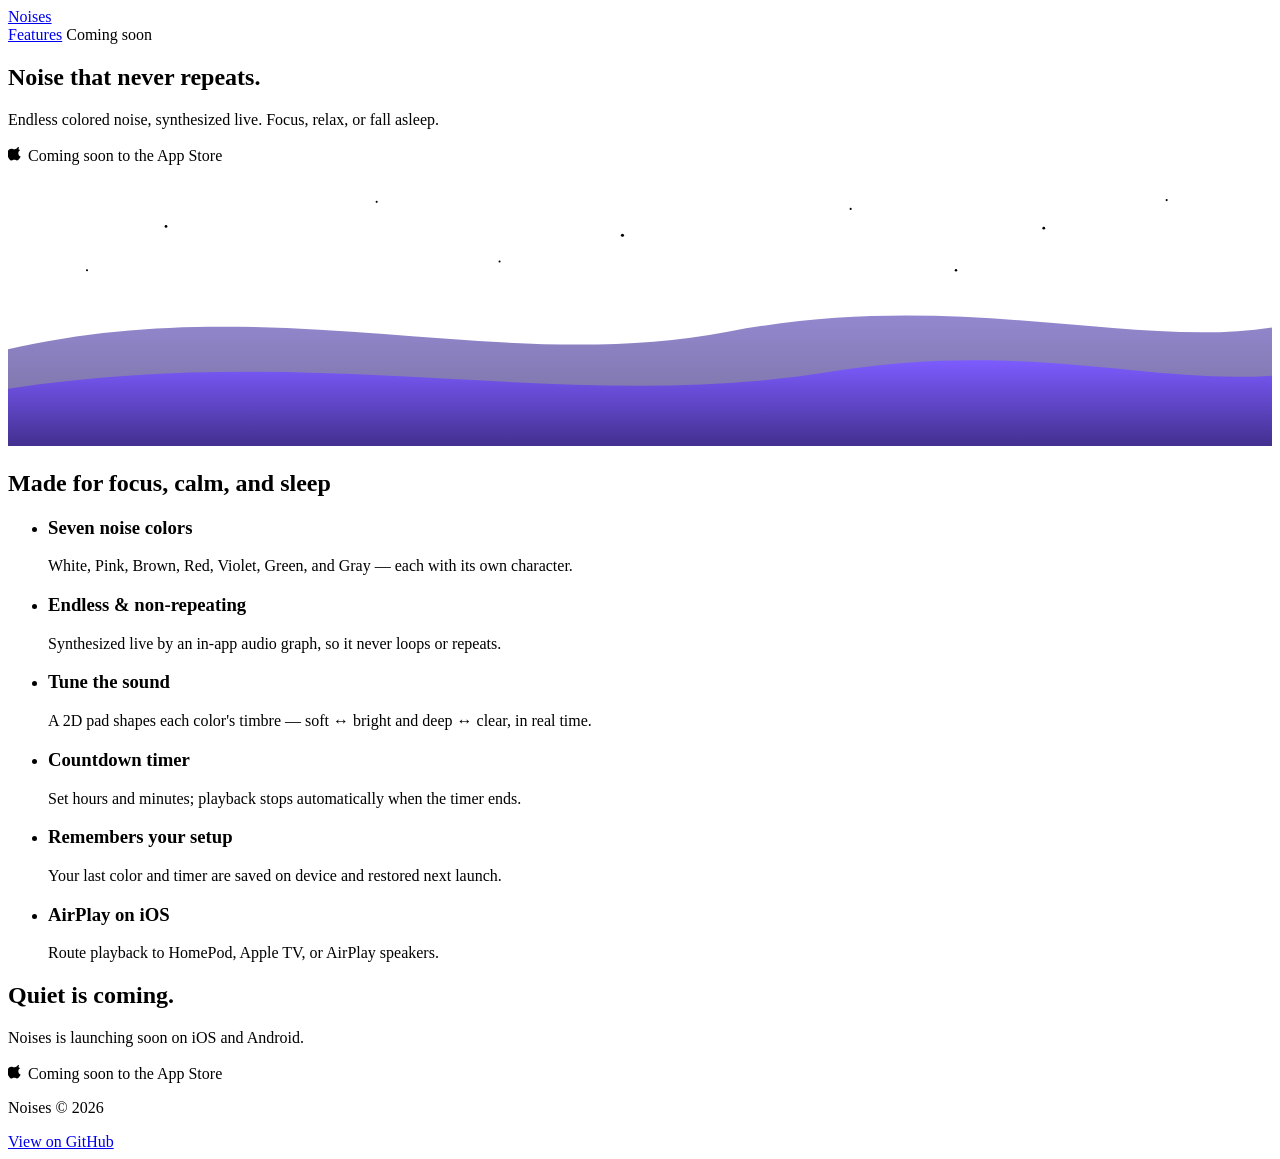
==== index.html @ 9cf96e47 "feat: add landing page HTML (nav, hero+SVG, features, CTA, footer)" ====
<!DOCTYPE html>
<html lang="en">
<head>
  <meta charset="UTF-8" />
  <meta name="viewport" content="width=device-width, initial-scale=1" />
  <title>Noises — Noise that never repeats</title>
  <meta name="description" content="Endless colored noise, synthesized live. Focus, relax, or fall asleep. Coming soon to the App Store." />
  <link rel="preconnect" href="https://fonts.googleapis.com" />
  <link rel="preconnect" href="https://fonts.gstatic.com" crossorigin />
  <link href="https://fonts.googleapis.com/css2?family=Bricolage+Grotesque:opsz,wght@12..96,600;12..96,800&family=Manrope:wght@400;500;600&display=swap" rel="stylesheet" />
  <link rel="stylesheet" href="styles.css" />
</head>
<body>
  <header class="nav" id="top">
    <a class="wordmark" href="#top">Noises</a>
    <nav class="nav-links" aria-label="Primary">
      <a href="#features">Features</a>
      <span class="pill" aria-label="Coming soon">Coming soon</span>
    </nav>
  </header>
  <main>
    <section class="hero" aria-labelledby="hero-title">
      <div class="hero-inner">
        <h1 id="hero-title" class="reveal">Noise that never repeats.</h1>
        <p class="hero-sub reveal">Endless colored noise, synthesized live. Focus, relax, or fall asleep.</p>
        <span class="badge reveal" aria-label="Coming soon to the App Store">
          <svg width="16" height="16" viewBox="0 0 24 24" aria-hidden="true" fill="currentColor"><path d="M16.5 3c.1 1.2-.4 2.4-1.1 3.2-.8.9-2 1.6-3.2 1.5-.1-1.2.5-2.4 1.2-3.2.8-.9 2.1-1.5 3.1-1.5zM19 17.3c-.5 1.2-.8 1.7-1.5 2.7-1 1.5-2.4 3.3-4.1 3.3-1.5 0-1.9-1-4-1-2 0-2.5 1-4 1-1.7 0-3-1.6-4-3.1-2.8-4.2-3.1-9.1-1.4-11.7 1.2-1.9 3.1-3 4.9-3 1.8 0 2.9 1 4.4 1 1.4 0 2.3-1 4.4-1 1.6 0 3.3.9 4.5 2.4-4 2.2-3.3 7.9.3 9.4z"/></svg>
          Coming soon to the App Store
        </span>
      </div>
      <svg class="hero-art" viewBox="0 0 1440 320" preserveAspectRatio="xMidYMax slice" aria-hidden="true">
        <defs>
          <linearGradient id="hill-back" x1="0" y1="0" x2="0" y2="1">
            <stop offset="0" stop-color="#5847b5"/><stop offset="1" stop-color="#2a2060"/>
          </linearGradient>
          <linearGradient id="hill-front" x1="0" y1="0" x2="0" y2="1">
            <stop offset="0" stop-color="#7d5cff"/><stop offset="1" stop-color="#43308f"/>
          </linearGradient>
        </defs>
        <g class="stars">
          <circle cx="180" cy="70" r="1.6"/><circle cx="420" cy="42" r="1.2"/>
          <circle cx="700" cy="80" r="1.8"/><circle cx="960" cy="50" r="1.2"/>
          <circle cx="1180" cy="72" r="1.6"/><circle cx="1320" cy="40" r="1.2"/>
          <circle cx="90" cy="120" r="1.2"/><circle cx="560" cy="110" r="1.2"/>
          <circle cx="1080" cy="120" r="1.4"/>
        </g>
        <path class="hill hill-back" d="M0 210 C300 140 560 240 820 190 C1080 140 1280 210 1440 185 L1440 320 L0 320 Z" fill="url(#hill-back)" opacity=".65"/>
        <path class="hill hill-front" d="M0 255 C360 200 640 285 940 235 C1160 200 1300 250 1440 240 L1440 320 L0 320 Z" fill="url(#hill-front)"/>
      </svg>
    </section>
    <section class="features" id="features" aria-labelledby="features-title">
      <h2 id="features-title" class="section-title reveal">Made for focus, calm, and sleep</h2>
      <ul class="feature-grid">
        <li class="feature reveal">
          <div class="swatches" aria-hidden="true">
            <span style="background:#d7d7dd"></span><span style="background:#ff6fa5"></span>
            <span style="background:#a06a3f"></span><span style="background:#e2564a"></span>
            <span style="background:#8a4dff"></span><span style="background:#24c46e"></span>
            <span style="background:#8b8e95"></span>
          </div>
          <h3>Seven noise colors</h3>
          <p>White, Pink, Brown, Red, Violet, Green, and Gray — each with its own character.</p>
        </li>
        <li class="feature reveal">
          <h3>Endless &amp; non-repeating</h3>
          <p>Synthesized live by an in-app audio graph, so it never loops or repeats.</p>
        </li>
        <li class="feature reveal">
          <h3>Tune the sound</h3>
          <p>A 2D pad shapes each color's timbre — soft ↔ bright and deep ↔ clear, in real time.</p>
        </li>
        <li class="feature reveal">
          <h3>Countdown timer</h3>
          <p>Set hours and minutes; playback stops automatically when the timer ends.</p>
        </li>
        <li class="feature reveal">
          <h3>Remembers your setup</h3>
          <p>Your last color and timer are saved on device and restored next launch.</p>
        </li>
        <li class="feature reveal">
          <h3>AirPlay on iOS</h3>
          <p>Route playback to HomePod, Apple TV, or AirPlay speakers.</p>
        </li>
      </ul>
    </section>
    <section class="cta" aria-labelledby="cta-title">
      <h2 id="cta-title" class="section-title reveal">Quiet is coming.</h2>
      <p class="cta-sub reveal">Noises is launching soon on iOS and Android.</p>
      <span class="badge reveal" aria-label="Coming soon to the App Store">
        <svg width="16" height="16" viewBox="0 0 24 24" aria-hidden="true" fill="currentColor"><path d="M16.5 3c.1 1.2-.4 2.4-1.1 3.2-.8.9-2 1.6-3.2 1.5-.1-1.2.5-2.4 1.2-3.2.8-.9 2.1-1.5 3.1-1.5zM19 17.3c-.5 1.2-.8 1.7-1.5 2.7-1 1.5-2.4 3.3-4.1 3.3-1.5 0-1.9-1-4-1-2 0-2.5 1-4 1-1.7 0-3-1.6-4-3.1-2.8-4.2-3.1-9.1-1.4-11.7 1.2-1.9 3.1-3 4.9-3 1.8 0 2.9 1 4.4 1 1.4 0 2.3-1 4.4-1 1.6 0 3.3.9 4.5 2.4-4 2.2-3.3 7.9.3 9.4z"/></svg>
        Coming soon to the App Store
      </span>
    </section>
  </main>
  <footer class="footer">
    <p>Noises © 2026</p>
    <a href="https://github.com/noises-app/noises-app.github.io" target="_blank" rel="noopener">View on GitHub</a>
  </footer>
  <script src="main.js" defer></script>
</body>
</html>
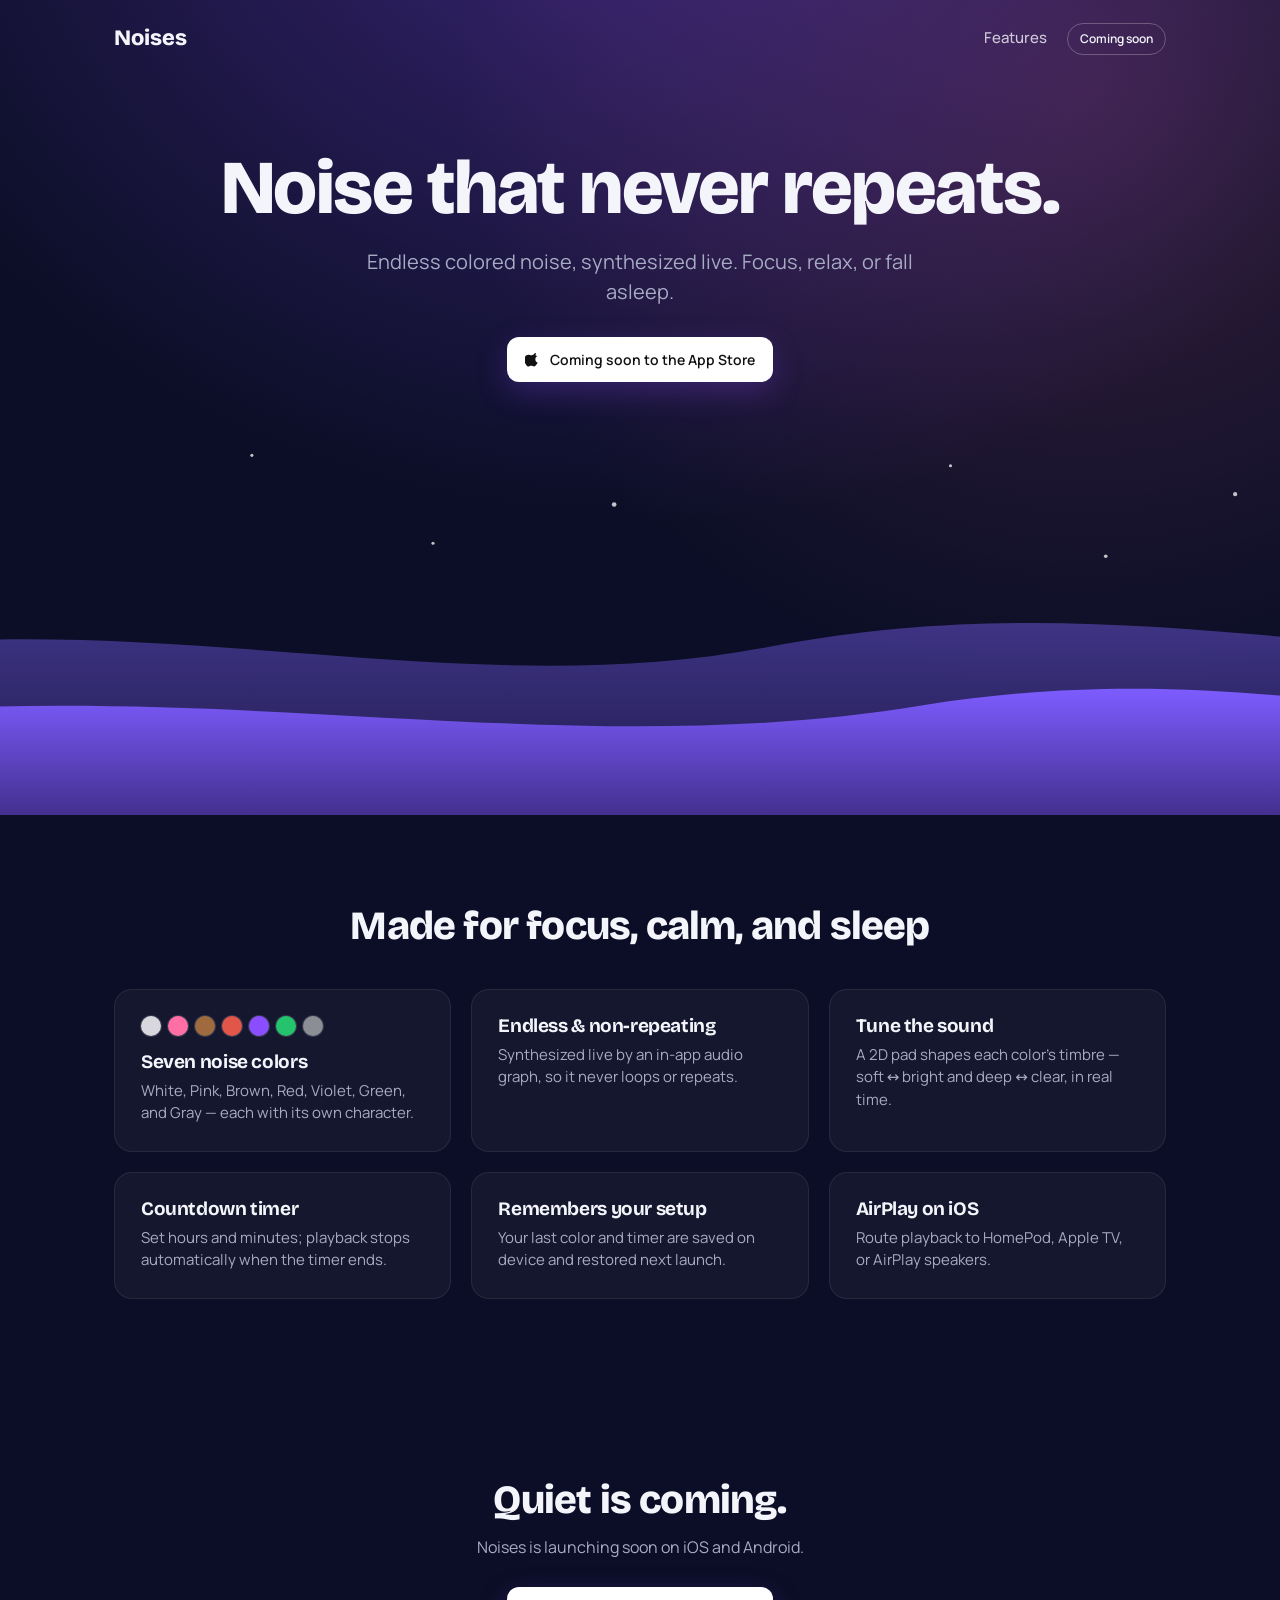
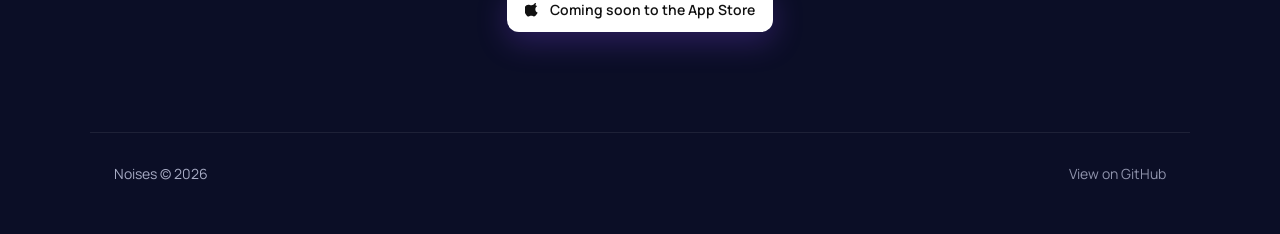
==== commit 1d679ca1: "feat: add favicon and reveal safety net" ====
--- a/index.html
+++ b/index.html
@@ -5,6 +5,7 @@
   <meta name="viewport" content="width=device-width, initial-scale=1" />
   <title>Noises — Noise that never repeats</title>
   <meta name="description" content="Endless colored noise, synthesized live. Focus, relax, or fall asleep. Coming soon to the App Store." />
+  <link rel="icon" type="image/png" href="favicon.png" />
   <link rel="preconnect" href="https://fonts.googleapis.com" />
   <link rel="preconnect" href="https://fonts.gstatic.com" crossorigin />
   <link href="https://fonts.googleapis.com/css2?family=Bricolage+Grotesque:opsz,wght@12..96,600;12..96,800&family=Manrope:wght@400;500;600&display=swap" rel="stylesheet" />
--- a/styles.css
+++ b/styles.css
@@ -0,0 +1,117 @@
+:root {
+  --bg: #0b0e26;
+  --bg-2: #08091a;
+  --violet: #8a4dff;
+  --pink: #ff6fa5;
+  --text: #f4f5fb;
+  --muted: #a7abc4;
+  --maxw: 1100px;
+  --font-display: "Bricolage Grotesque", system-ui, sans-serif;
+  --font-body: "Manrope", system-ui, sans-serif;
+}
+* { box-sizing: border-box; margin: 0; padding: 0; }
+html { scroll-behavior: smooth; }
+body {
+  font-family: var(--font-body);
+  color: var(--text);
+  background:
+    radial-gradient(120% 70% at 50% -10%, rgba(138,77,255,.38), transparent 55%),
+    radial-gradient(90% 60% at 85% 5%, rgba(255,111,165,.18), transparent 55%),
+    var(--bg);
+  min-height: 100vh;
+  line-height: 1.5;
+  -webkit-font-smoothing: antialiased;
+}
+h1, h2, h3 { font-family: var(--font-display); letter-spacing: -0.02em; line-height: 1.05; }
+a { color: inherit; }
+img, svg { display: block; }
+
+/* Nav */
+.nav {
+  display: flex; align-items: center; justify-content: space-between;
+  max-width: var(--maxw); margin: 0 auto; padding: 22px 24px;
+}
+.wordmark { font-family: var(--font-display); font-weight: 800; font-size: 22px; text-decoration: none; }
+.nav-links { display: flex; align-items: center; gap: 20px; }
+.nav-links a { text-decoration: none; font-weight: 500; font-size: 15px; opacity: .8; }
+.nav-links a:hover { opacity: 1; }
+.nav-links a:focus-visible, .wordmark:focus-visible, .footer a:focus-visible { outline: 2px solid var(--violet); outline-offset: 3px; border-radius: 4px; }
+.pill {
+  font-size: 12px; font-weight: 600; padding: 6px 12px; border-radius: 999px;
+  border: 1px solid rgba(255,255,255,.25); color: var(--text);
+}
+
+/* Hero */
+.hero { position: relative; overflow: hidden; min-height: 82vh; display: flex; flex-direction: column; }
+.hero-inner {
+  max-width: var(--maxw); margin: 0 auto; padding: 8vh 24px 0; text-align: center;
+  position: relative; z-index: 2;
+}
+.hero h1 { font-size: clamp(38px, 7vw, 76px); font-weight: 800; }
+.hero-sub { margin: 18px auto 30px; max-width: 560px; font-size: clamp(16px, 2.2vw, 20px); color: var(--muted); }
+
+/* Badge (shared) */
+.badge {
+  display: inline-flex; align-items: center; gap: 9px;
+  background: #fff; color: #111; font-weight: 600; font-size: 14px;
+  padding: 12px 18px; border-radius: 12px;
+  box-shadow: 0 10px 30px rgba(138,77,255,.25);
+}
+
+/* Hero illustration */
+.hero-art { position: absolute; bottom: 0; left: 0; width: 100%; height: 46vh; min-height: 220px; z-index: 1; }
+.hero-art .stars circle { fill: #fff; opacity: .75; }
+
+/* Shared section title */
+.section-title { text-align: center; font-size: clamp(26px, 4vw, 40px); font-weight: 800; }
+
+/* Features */
+.features { max-width: var(--maxw); margin: 0 auto; padding: 90px 24px; }
+.features .section-title { margin-bottom: 42px; }
+.feature-grid { list-style: none; display: grid; grid-template-columns: repeat(3, 1fr); gap: 20px; }
+.feature {
+  background: rgba(255,255,255,.04); border: 1px solid rgba(255,255,255,.08);
+  border-radius: 18px; padding: 26px;
+}
+.feature h3 { font-size: 19px; margin-bottom: 8px; }
+.feature p { color: var(--muted); font-size: 15px; }
+.swatches { display: flex; gap: 7px; margin-bottom: 16px; }
+.swatches span { width: 20px; height: 20px; border-radius: 50%; box-shadow: 0 0 0 1px rgba(255,255,255,.15); }
+
+/* Closing CTA */
+.cta { text-align: center; padding: 90px 24px 100px; }
+.cta-sub { color: var(--muted); margin: 14px auto 28px; max-width: 460px; }
+
+/* Footer */
+.footer {
+  max-width: var(--maxw); margin: 0 auto; padding: 30px 24px 50px;
+  display: flex; align-items: center; justify-content: space-between;
+  border-top: 1px solid rgba(255,255,255,.08); color: var(--muted); font-size: 14px;
+}
+.footer a { text-decoration: none; opacity: .85; }
+.footer a:hover { opacity: 1; }
+
+/* Scroll-reveal (JS adds .is-visible) */
+.reveal { opacity: 0; transform: translateY(16px); transition: opacity .7s ease, transform .7s ease; }
+.reveal.is-visible { opacity: 1; transform: none; }
+.hero .reveal:nth-child(1) { transition-delay: .05s; }
+.hero .reveal:nth-child(2) { transition-delay: .15s; }
+.hero .reveal:nth-child(3) { transition-delay: .25s; }
+
+/* Tablet */
+@media (max-width: 860px) {
+  .feature-grid { grid-template-columns: repeat(2, 1fr); }
+}
+/* Mobile */
+@media (max-width: 560px) {
+  .feature-grid { grid-template-columns: 1fr; }
+  .nav { padding: 18px 18px; }
+  .nav-links { gap: 12px; }
+  .footer { flex-direction: column; gap: 10px; text-align: center; }
+}
+
+/* Respect reduced motion */
+@media (prefers-reduced-motion: reduce) {
+  html { scroll-behavior: auto; }
+  .reveal { opacity: 1; transform: none; transition: none; }
+}
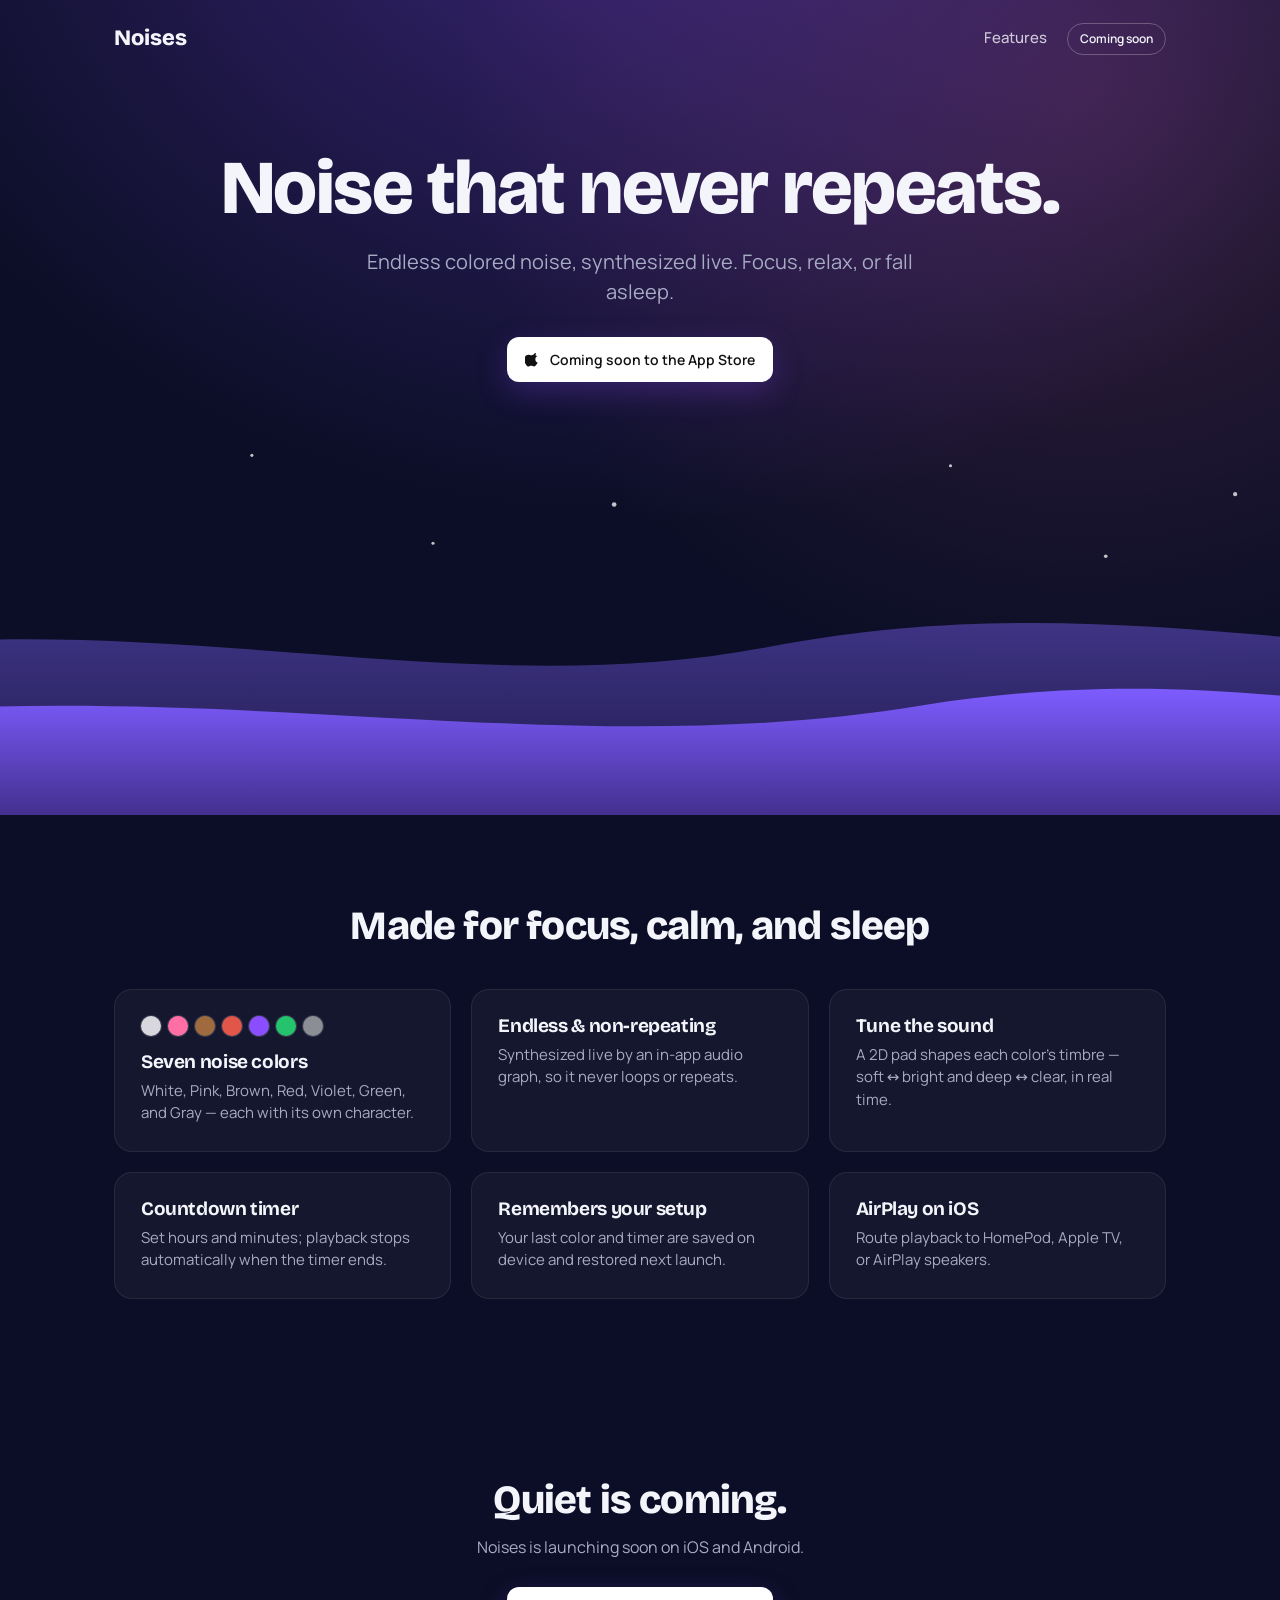
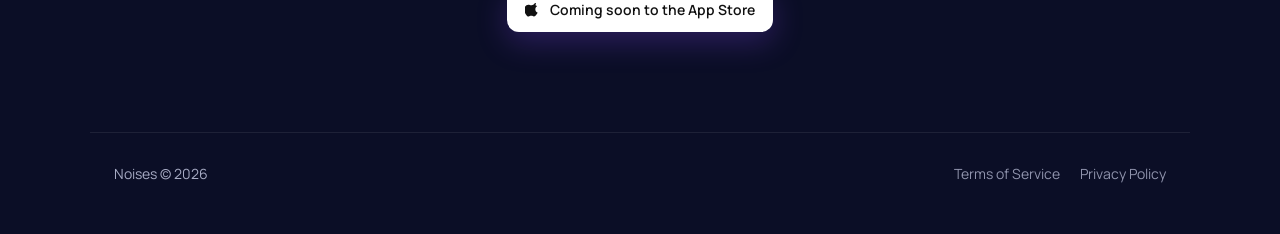
==== commit 03eb59d2: "feat: add Terms & Privacy pages, swap footer GitHub link for legal links, use app icon as favicon" ====
--- a/index.html
+++ b/index.html
@@ -6,10 +6,14 @@
   <title>Noises — Noise that never repeats</title>
   <meta name="description" content="Endless colored noise, synthesized live. Focus, relax, or fall asleep. Coming soon to the App Store." />
   <link rel="icon" type="image/png" href="favicon.png" />
+  <link rel="apple-touch-icon" href="favicon.png" />
   <link rel="preconnect" href="https://fonts.googleapis.com" />
   <link rel="preconnect" href="https://fonts.gstatic.com" crossorigin />
   <link href="https://fonts.googleapis.com/css2?family=Bricolage+Grotesque:opsz,wght@12..96,600;12..96,800&family=Manrope:wght@400;500;600&display=swap" rel="stylesheet" />
   <link rel="stylesheet" href="styles.css" />
+  <noscript>
+    <style>.reveal { opacity: 1 !important; transform: none !important; }</style>
+  </noscript>
 </head>
 <body>
   <header class="nav" id="top">
@@ -95,7 +99,10 @@
   </main>
   <footer class="footer">
     <p>Noises © 2026</p>
-    <a href="https://github.com/noises-app/noises-app.github.io" target="_blank" rel="noopener">View on GitHub</a>
+    <nav class="footer-links" aria-label="Legal">
+      <a href="terms.html">Terms of Service</a>
+      <a href="privacy.html">Privacy Policy</a>
+    </nav>
   </footer>
   <script src="main.js" defer></script>
 </body>
--- a/styles.css
+++ b/styles.css
@@ -115,3 +115,21 @@
   html { scroll-behavior: auto; }
   .reveal { opacity: 1; transform: none; transition: none; }
 }
+
+/* Footer legal links */
+.footer-links { display: flex; gap: 20px; }
+.footer-links a { text-decoration: none; opacity: .85; }
+.footer-links a:hover { opacity: 1; }
+.footer-links a:focus-visible { outline: 2px solid var(--violet); outline-offset: 3px; border-radius: 4px; }
+
+/* Legal pages (Terms / Privacy) */
+.legal { max-width: 760px; margin: 0 auto; padding: 60px 24px 90px; }
+.legal h1 { font-size: clamp(30px, 5vw, 46px); font-weight: 800; margin-bottom: 8px; }
+.legal .updated { color: var(--muted); font-size: 14px; margin-bottom: 36px; }
+.legal h2 { font-size: 22px; font-weight: 700; margin: 34px 0 12px; }
+.legal p { color: var(--muted); margin-bottom: 14px; }
+.legal ul { color: var(--muted); margin: 0 0 14px 22px; }
+.legal li { margin-bottom: 8px; }
+.legal a { color: #c9b8ff; text-decoration: underline; }
+.legal .back { display: inline-block; margin-top: 40px; font-weight: 600; text-decoration: none; color: var(--text); }
+.legal .back:hover { opacity: .85; }
